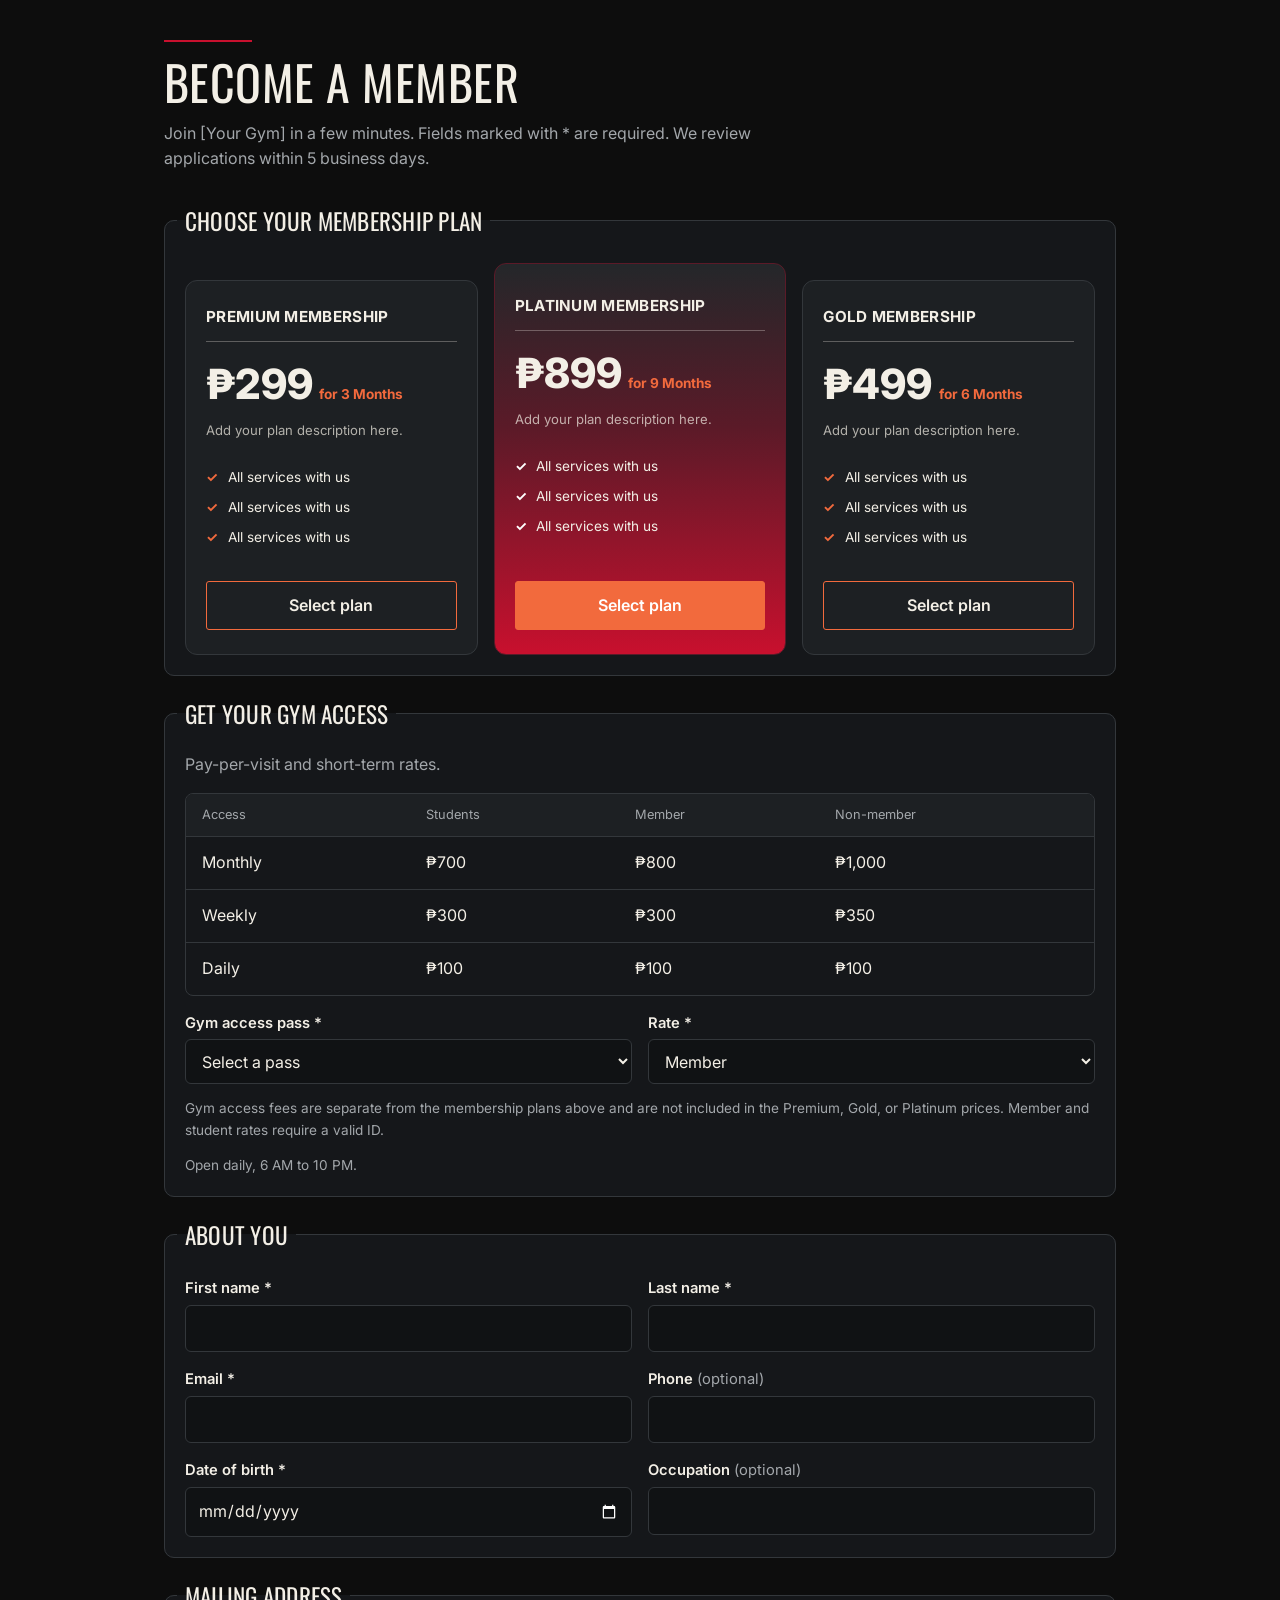
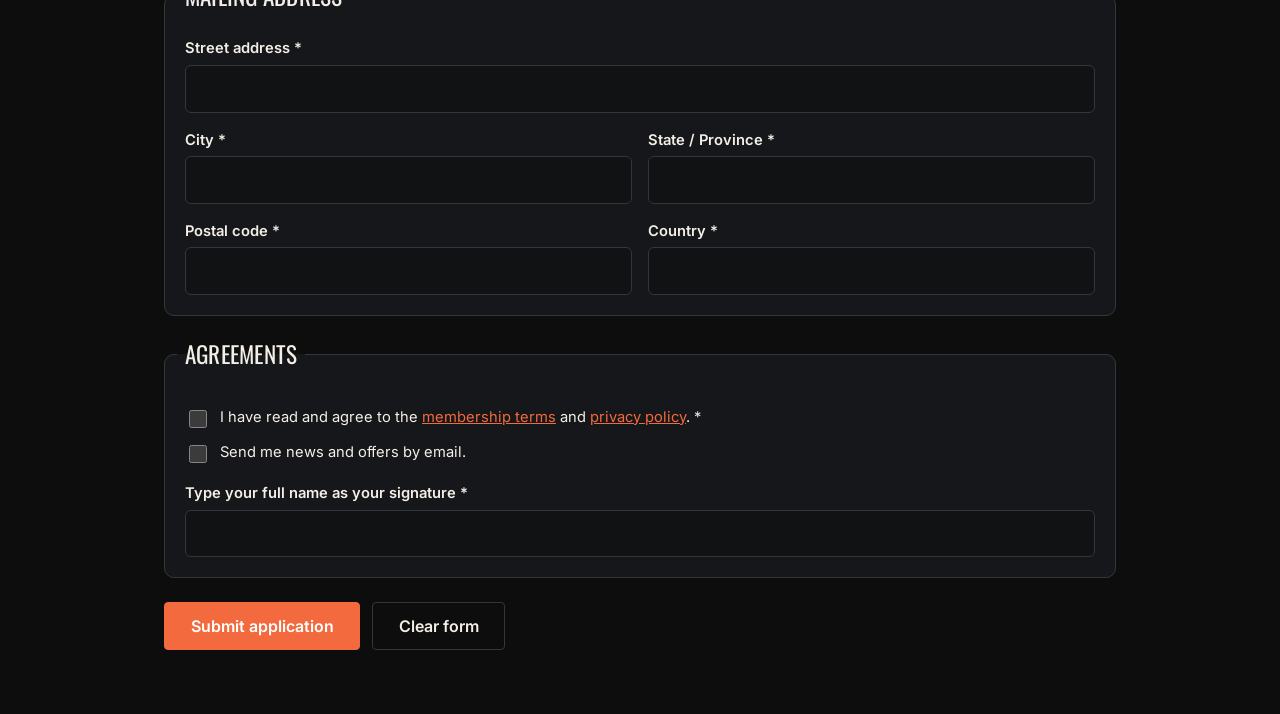
==== Membership Application.html @ 45585f6e "Add files via upload" ====
<!DOCTYPE html>
<html lang="en">
<head>
<meta charset="utf-8">
<meta name="viewport" content="width=device-width, initial-scale=1, viewport-fit=cover">
<title>Membership Application</title>
<link rel="preconnect" href="https://fonts.googleapis.com">
<link href="https://fonts.googleapis.com/css2?family=Oswald:wght@400;500&family=Inter:wght@400;600;700;800&display=swap" rel="stylesheet">
<style>
:root{
  --bg:#0d0d0d; --surface:#15171a; --card:#1d2023; --field:#101214; --ink:#f3efe6; --muted:#a3a7ab; --line:#33373b;
  --red:#c8102e; --orange:#f26a3d; --error:#ff7a7a;
  box-sizing:border-box; color-scheme:dark;
  padding-top:env(safe-area-inset-top,0px); padding-bottom:env(safe-area-inset-bottom,0px);
}
html{scroll-padding-top:env(safe-area-inset-top,0px);background:var(--bg)}
*,*::before,*::after{box-sizing:border-box}
body{margin:0;background:var(--bg);color:var(--ink);font:400 1rem/1.55 Inter,system-ui,-apple-system,"Segoe UI",sans-serif}
.wrap{max-width:62rem;margin:0 auto;padding:2.5rem 1.25rem 4rem}
h1,h2,legend{font-family:Oswald,"Arial Narrow",Impact,sans-serif;font-weight:400;text-transform:uppercase;letter-spacing:.01em;margin:0}
h1{font-size:clamp(2rem,6vw,3rem);line-height:1.1}
h1::before{content:"";display:block;width:5.5rem;height:2px;background:var(--red);margin-bottom:.9rem}
.lede{color:var(--muted);max-width:38rem;margin:.75rem 0 2rem}
fieldset{background:var(--surface);border:1px solid var(--line);border-radius:10px;padding:1.5rem 1.25rem 1.25rem;margin:0 0 1.25rem;min-width:0}
legend{font-size:1.45rem;padding:0 .5rem;margin-left:-.5rem}
.grid{display:grid;gap:1rem;grid-template-columns:1fr 1fr}
.full{grid-column:1/-1}
@media (max-width:560px){.grid{grid-template-columns:1fr}}
label,.lbl{display:block;font-weight:600;font-size:.92rem;margin-bottom:.3rem}
.opt{font-weight:400;color:var(--muted)}
input[type=text],input[type=email],input[type=tel],input[type=date],select{
  width:100%;font:inherit;color:var(--ink);background:var(--field);border:1px solid var(--line);border-radius:6px;padding:.65rem .75rem;color-scheme:dark}
input:focus-visible,select:focus-visible,button:focus-visible{outline:3px solid var(--orange);outline-offset:2px}
.err{color:var(--error);font-size:.85rem;margin:.4rem 0 0;display:none}
.invalid input:not([type=radio]),.invalid select{border-color:var(--error)}
.invalid .err{display:block}

/* Plans */
.plans{display:grid;gap:1rem;grid-template-columns:repeat(3,1fr);padding-top:1.1rem}
@media (max-width:760px){.plans{grid-template-columns:1fr;padding-top:0}}
.plan{position:relative;display:block;margin:0;font-weight:400;font-size:1rem}
.plan.featured{margin-top:-1.1rem}
@media (max-width:760px){.plan.featured{margin-top:0}}
.plan input{position:absolute;opacity:0;inset:0;width:100%;height:100%;margin:0;cursor:pointer;z-index:1}
.card{display:flex;flex-direction:column;height:100%;border:1.5px solid var(--line);border-radius:12px;padding:1.5rem 1.25rem;background:var(--card)}
.featured .card{background:linear-gradient(180deg,#24272a 0%,#5b1a28 42%,var(--red) 100%);border-color:#5b1a28;padding-top:1.9rem}
.pname{font-weight:700;font-size:.95rem;text-transform:uppercase;letter-spacing:.02em;padding-bottom:.75rem;border-bottom:1px solid rgba(243,239,230,.3)}
.price{display:block;font-weight:800;font-size:2.6rem;line-height:1;margin:1.4rem 0 .9rem}
.price small{font-size:.85rem;font-weight:700;color:var(--orange);margin-left:.4rem}
.desc{color:rgba(243,239,230,.7);font-size:.82rem;margin:0 0 1.1rem}
.perks{list-style:none;padding:0;margin:0 0 1.5rem;font-size:.85rem}
.perks li{display:flex;gap:.6rem;margin:.55rem 0}
.perks li::before{content:"✓";color:var(--orange);font-weight:700}
.featured .perks li::before{color:#fff}
.pick{margin-top:auto;text-align:center;font-weight:600;border:1.5px solid var(--orange);color:var(--ink);padding:.7rem 1rem;border-radius:3px}
.featured .pick{background:var(--orange);border-color:var(--orange);color:#fff}
.pick::before{content:"Select plan"}
.plan input:checked+.card{border-color:var(--orange);box-shadow:0 0 0 2px var(--orange)}
.plan input:checked+.card .pick{background:var(--orange);color:#fff}
.plan input:checked+.card .pick::before{content:"Selected"}
.plan input:focus-visible+.card{outline:3px solid #fff;outline-offset:3px}
.sum{margin:1.1rem 0 0;font-weight:600}
.sum span{color:var(--orange)}

.overlay{position:fixed;inset:0;background:rgba(0,0,0,.75);display:flex;align-items:center;justify-content:center;padding:calc(1.25rem + env(safe-area-inset-top,0px)) 1.25rem calc(1.25rem + env(safe-area-inset-bottom,0px));z-index:50}
#done h3{font-family:Oswald,"Arial Narrow",Impact,sans-serif;font-weight:400;text-transform:uppercase;font-size:1.3rem;margin:1.75rem 0 .75rem}
.amt{color:var(--orange);font-weight:800;font-size:1.25rem}
.method{background:var(--card);border:1px solid var(--line);border-radius:8px;padding:1rem 1.1rem;margin:0 0 .75rem}
.method h4{margin:0 0 .4rem;font-size:1rem}
.method ol{margin:0;padding-left:1.2rem;color:var(--muted);font-size:.92rem}
.method li{margin:.3rem 0}
.method strong{color:var(--ink)}
.overlay[hidden]{display:none}
.dlg{background:var(--surface);border:1px solid var(--line);border-radius:10px;padding:1.75rem 1.5rem;max-width:30rem;width:100%}
.dlg h2{font-size:1.6rem;margin-bottom:.4rem}
.dlg .sub{margin:0 0 .5rem}
.sub{color:var(--muted);margin:-.25rem 0 1rem}
.tbl{overflow-x:auto;border:1px solid var(--line);border-radius:8px}
table{width:100%;border-collapse:collapse;min-width:28rem}
th{background:var(--card);color:var(--muted);font-size:.8rem;font-weight:400;text-align:left;padding:.7rem 1rem}
td{padding:.85rem 1rem;border-top:1px solid var(--line)}
td.hit{color:var(--orange);font-weight:700}
.note{color:var(--muted);font-size:.85rem;margin:.9rem 0 0}
.check{display:flex;gap:.65rem;align-items:flex-start;font-weight:400;margin:.6rem 0}
.check input{margin-top:.3rem;width:1.1rem;height:1.1rem;accent-color:var(--red);flex:none}
a{color:var(--orange)}
.actions{display:flex;gap:.75rem;flex-wrap:wrap;align-items:center;margin-top:1.5rem}
button{font:600 1rem Inter,system-ui,sans-serif;border-radius:4px;padding:.8rem 1.6rem;cursor:pointer;border:1.5px solid var(--orange)}
.primary{background:var(--orange);color:#fff}
.ghost{background:transparent;color:var(--ink);border-color:var(--line)}
#done{display:none;background:var(--surface);border:1px solid var(--line);border-radius:10px;padding:2rem 1.5rem;max-width:40rem}
#done h2{font-size:2rem;margin-bottom:.5rem}
dl{display:grid;grid-template-columns:max-content 1fr;gap:.4rem 1.25rem;margin:1.25rem 0}
dt{color:var(--muted)} dd{margin:0;font-weight:600;overflow-wrap:anywhere}
</style>
</head>
<body>
<main class="wrap">
<div id="formView">
  <h1>Become a member</h1>
  <p class="lede">Join [Your Gym] in a few minutes. Fields marked with * are required. We review applications within 5 business days.</p>

  <form id="app" novalidate>
    <fieldset>
      <legend>Choose your membership plan</legend>
      <div class="field">
        <div class="plans" role="radiogroup" aria-label="Membership plan">
          <label class="plan">
            <input type="radio" name="plan" value="Premium Membership" data-price="₱299" data-term="3 months" required>
            <span class="card">
              <span class="pname">Premium Membership</span>
              <span class="price">₱299<small>for 3 Months</small></span>
              <p class="desc">Add your plan description here.</p>
              <ul class="perks"><li>All services with us</li><li>All services with us</li><li>All services with us</li></ul>
              <span class="pick"></span>
            </span>
          </label>
          <label class="plan featured">
            <input type="radio" name="plan" value="Platinum Membership" data-price="₱899" data-term="9 months" required>
            <span class="card">
              <span class="pname">Platinum Membership</span>
              <span class="price">₱899<small>for 9 Months</small></span>
              <p class="desc">Add your plan description here.</p>
              <ul class="perks"><li>All services with us</li><li>All services with us</li><li>All services with us</li></ul>
              <span class="pick"></span>
            </span>
          </label>
          <label class="plan">
            <input type="radio" name="plan" value="Gold Membership" data-price="₱499" data-term="6 months" required>
            <span class="card">
              <span class="pname">Gold Membership</span>
              <span class="price">₱499<small>for 6 Months</small></span>
              <p class="desc">Add your plan description here.</p>
              <ul class="perks"><li>All services with us</li><li>All services with us</li><li>All services with us</li></ul>
              <span class="pick"></span>
            </span>
          </label>
        </div>
        <p class="err">Select a membership plan to continue.</p>
        <p class="sum" id="sum" hidden>Your plan: <span id="sumText"></span></p>
      </div>
    </fieldset>

    <fieldset>
      <legend>Get your gym access</legend>
      <p class="sub">Pay-per-visit and short-term rates.</p>
      <div class="tbl"><table>
        <thead><tr><th>Access</th><th>Students</th><th>Member</th><th>Non-member</th></tr></thead>
        <tbody>
          <tr data-a="Monthly"><td>Monthly</td><td data-r="Student">₱700</td><td data-r="Member">₱800</td><td data-r="Non-member">₱1,000</td></tr>
          <tr data-a="Weekly"><td>Weekly</td><td data-r="Student">₱300</td><td data-r="Member">₱300</td><td data-r="Non-member">₱350</td></tr>
          <tr data-a="Daily"><td>Daily</td><td data-r="Student">₱100</td><td data-r="Member">₱100</td><td data-r="Non-member">₱100</td></tr>
        </tbody>
      </table></div>
      <div class="grid" style="margin-top:1rem">
        <div class="field"><label for="access">Gym access pass *</label><select id="access" name="access" required><option value="" disabled selected>Select a pass</option><option>Monthly</option><option>Weekly</option><option>Daily</option></select><p class="err">Select a gym access pass.</p></div>
        <div class="field"><label for="rate">Rate *</label><select id="rate" name="rate"><option>Member</option><option>Student</option></select></div>
      </div>
      <p class="sum" id="gymSum" hidden>Your pass: <span id="gymText"></span></p>
      <p class="note">Gym access fees are separate from the membership plans above and are not included in the Premium, Gold, or Platinum prices. Member and student rates require a valid ID.</p>
      <p class="note">Open daily, 6 AM to 10 PM.</p>
    </fieldset>

    <fieldset>
      <legend>About you</legend>
      <div class="grid">
        <div class="field"><label for="first">First name *</label><input type="text" id="first" name="first" autocomplete="given-name" required><p class="err">Enter your first name.</p></div>
        <div class="field"><label for="last">Last name *</label><input type="text" id="last" name="last" autocomplete="family-name" required><p class="err">Enter your last name.</p></div>
        <div class="field"><label for="email">Email *</label><input type="email" id="email" name="email" autocomplete="email" required><p class="err">Enter a valid email address, like name@example.com.</p></div>
        <div class="field"><label for="phone">Phone <span class="opt">(optional)</span></label><input type="tel" id="phone" name="phone" autocomplete="tel"></div>
        <div class="field"><label for="dob">Date of birth *</label><input type="date" id="dob" name="dob" autocomplete="bday" required><p class="err">Enter your date of birth.</p></div>
        <div class="field"><label for="occ">Occupation <span class="opt">(optional)</span></label><input type="text" id="occ" name="occ"></div>
      </div>
    </fieldset>

    <fieldset>
      <legend>Mailing address</legend>
      <div class="grid">
        <div class="field full"><label for="street">Street address *</label><input type="text" id="street" name="street" autocomplete="street-address" required><p class="err">Enter your street address.</p></div>
        <div class="field"><label for="city">City *</label><input type="text" id="city" name="city" autocomplete="address-level2" required><p class="err">Enter your city.</p></div>
        <div class="field"><label for="region">State / Province *</label><input type="text" id="region" name="region" autocomplete="address-level1" required><p class="err">Enter your state or province.</p></div>
        <div class="field"><label for="zip">Postal code *</label><input type="text" id="zip" name="zip" autocomplete="postal-code" required><p class="err">Enter your postal code.</p></div>
        <div class="field"><label for="country">Country *</label><input type="text" id="country" name="country" autocomplete="country-name" required><p class="err">Enter your country.</p></div>
      </div>
    </fieldset>

    <fieldset>
      <legend>Agreements</legend>
      <div class="field"><label class="check"><input type="checkbox" id="terms" required><span>I have read and agree to the <a href="#">membership terms</a> and <a href="#">privacy policy</a>. *</span></label><p class="err">You must accept the terms to apply.</p></div>
      <label class="check"><input type="checkbox" id="news" name="news"><span>Send me news and offers by email.</span></label>
      <div class="field" style="margin-top:1rem"><label for="sig">Type your full name as your signature *</label><input type="text" id="sig" name="sig" required><p class="err">Type your full name to sign.</p></div>
    </fieldset>

    <div class="actions">
      <button type="submit" class="primary">Submit application</button>
      <button type="reset" class="ghost">Clear form</button>
    </div>
  </form>
</div>

<div id="confirm" class="overlay" role="dialog" aria-modal="true" aria-labelledby="cTitle" hidden>
  <div class="dlg">
    <h2 id="cTitle">Confirm your choices</h2>
    <p class="sub">Please check your selections before submitting.</p>
    <dl><dt>Membership plan</dt><dd id="cPlan"></dd><dt>Gym access</dt><dd id="cGym"></dd></dl>
    <div class="actions"><button type="button" class="ghost" id="cBack">Go back and edit</button><button type="button" class="primary" id="cOk">Confirm and submit</button></div>
  </div>
</div>

<section id="done" aria-live="polite">
  <h2>Application received</h2>
  <p><strong>Next step: payment.</strong> Pay your total using one of the methods below and include your reference number so we can match it to your application.</p>
  <p>Thank you, <span id="dName"></span>. We’ll email a decision to <strong id="dEmail"></strong> within 5 business days.</p>
  <dl>
    <dt>Reference</dt><dd id="dRef"></dd>
    <dt>Plan</dt><dd id="dPlan"></dd>
    <dt>Plan fee</dt><dd id="dFee"></dd>
    <dt>Gym access</dt><dd id="dGym"></dd>
    <dt>Total to pay</dt><dd class="amt" id="dTotal"></dd>
    <dt>Submitted</dt><dd id="dDate"></dd>
  </dl>
  <h3>How to pay</h3>
  <div class="method"><h4>GCash or Maya</h4><ol>
    <li>Open the app and choose <strong>Send Money</strong>.</li>
    <li>Send your total to <strong>[GCash / Maya number]</strong>, account name <strong>[Account name]</strong>.</li>
    <li>Put <strong class="refTxt"></strong> in the message or notes.</li>
    <li>Save a screenshot of the receipt.</li>
  </ol></div>
  <div class="method"><h4>Bank transfer</h4><ol>
    <li>Transfer your total to <strong>[Bank name]</strong>, account number <strong>[Account number]</strong>, account name <strong>[Account name]</strong>.</li>
    <li>Use <strong class="refTxt"></strong> as the payment reference.</li>
    <li>Save the transfer confirmation or deposit slip.</li>
  </ol></div>
  <div class="method"><h4>Pay at the gym</h4><ol>
    <li>Visit the front desk any day between 6 AM and 10 PM.</li>
    <li>Give your reference number, <strong class="refTxt"></strong>, and pay your total.</li>
  </ol></div>
  <h3>After you pay</h3>
  <p class="note" style="margin-top:0">Send your proof of payment, with your reference number, to <strong>[payment email address]</strong>.</p>
  <p class="note" id="idNote" hidden>Your gym access rate requires a valid ID. Please bring it on your first visit.</p>
  <div class="actions"><button class="ghost" id="again">Start a new application</button></div>
</section>
</main>

<script>
(function(){
  var form=document.getElementById('app');
  var emailRe=/^[^\s@]+@[^\s@]+\.[^\s@]+$/;
  function chosen(){return form.querySelector('input[name=plan]:checked')}
  function check(el){
    var f=el.closest('.field'); if(!f) return true;
    var ok;
    if(el.type==='radio') ok=!!chosen();
    else if(el.type==='checkbox') ok=el.checked;
    else if(el.type==='email') ok=emailRe.test(el.value.trim());
    else ok=el.value.trim()!=='';
    f.classList.toggle('invalid',!ok); return ok;
  }
  form.querySelectorAll('[required]').forEach(function(el){
    el.addEventListener('blur',function(){if(el.type!=='radio')check(el)});
    el.addEventListener('input',function(){if(el.closest('.field').classList.contains('invalid'))check(el)});
    el.addEventListener('change',function(){if(el.closest('.field').classList.contains('invalid'))check(el)});
  });
  form.querySelectorAll('input[name=plan]').forEach(function(r){
    r.addEventListener('change',function(){
      document.getElementById('sumText').textContent=r.value+": "+r.dataset.price+" for "+r.dataset.term;
      document.getElementById('sum').hidden=false;
    });
  });
  var R={Monthly:{Student:700,Member:800,'Non-member':1000},Weekly:{Student:300,Member:300,'Non-member':350},Daily:{Student:100,Member:100,'Non-member':100}};
  var acc=form.elements['access'], rate=form.elements['rate'];
  function gymText(){
    if(!acc.value) return 'None';
    return acc.value+' pass, '+rate.value+' rate: ₱'+R[acc.value][rate.value].toLocaleString('en-US');
  }
  function gym(){
    document.querySelectorAll('td.hit').forEach(function(t){t.classList.remove('hit')});
    document.getElementById('gymSum').hidden=!acc.value;
    document.getElementById('gymText').textContent=gymText();
    if(acc.value){var c=document.querySelector('tr[data-a="'+acc.value+'"] td[data-r="'+rate.value+'"]'); if(c)c.classList.add('hit');}
  }
  acc.addEventListener('change',gym); rate.addEventListener('change',gym);
  form.addEventListener('submit',function(e){
    e.preventDefault();
    var bad=null;
    form.querySelectorAll('[required]').forEach(function(el){if(!check(el)&&!bad)bad=el});
    if(bad){bad.focus();return}
    openConfirm();
  });
  var modal=document.getElementById('confirm'), lastFocus=null;
  function openConfirm(){
    var p=chosen();
    document.getElementById('cPlan').textContent=p.value+': '+p.dataset.price+' for '+p.dataset.term;
    document.getElementById('cGym').textContent=acc.value?gymText():'No gym access pass selected';
    lastFocus=document.activeElement; modal.hidden=false; document.getElementById('cOk').focus();
  }
  function closeConfirm(){modal.hidden=true; if(lastFocus)lastFocus.focus();}
  document.getElementById('cOk').addEventListener('click',function(){modal.hidden=true;finish();});
  document.getElementById('cBack').addEventListener('click',closeConfirm);
  document.addEventListener('keydown',function(e){
    if(modal.hidden)return;
    if(e.key==='Escape'){closeConfirm();return}
    if(e.key==='Tab'){
      var b=document.getElementById('cBack'), o=document.getElementById('cOk');
      if(e.shiftKey&&document.activeElement===b){o.focus();e.preventDefault()}
      else if(!e.shiftKey&&document.activeElement===o){b.focus();e.preventDefault()}
    }
  });
  function finish(){
    var p=chosen(), d=new Date(), ref='MEM-'+d.getFullYear()+'-'+Math.floor(1000+Math.random()*9000);
    /* TODO: send the form data (including p.value) to your server or form service here. */
    document.getElementById('dName').textContent=form.first.value.trim();
    document.getElementById('dEmail').textContent=form.email.value.trim();
    document.getElementById('dRef').textContent=ref;
    document.getElementById('dPlan').textContent=p.value;
    document.getElementById('dFee').textContent=p.dataset.price+" for "+p.dataset.term;
    document.getElementById('dGym').textContent=gymText();
    var planAmt=parseInt(p.dataset.price.replace(/\D/g,''),10)||0, gymAmt=acc.value?R[acc.value][rate.value]:0;
    document.getElementById('dTotal').textContent='₱'+(planAmt+gymAmt).toLocaleString('en-US');
    document.querySelectorAll('.refTxt').forEach(function(n){n.textContent=ref});
    document.getElementById('idNote').hidden=!acc.value;
    document.getElementById('dDate').textContent=d.toLocaleDateString(undefined,{year:'numeric',month:'long',day:'numeric'});
    document.getElementById('formView').style.display='none';
    document.getElementById('done').style.display='block';
    window.scrollTo(0,0);
  }
  form.addEventListener('reset',function(){
    document.getElementById('sum').hidden=true;
    setTimeout(gym,0);
    form.querySelectorAll('.invalid').forEach(function(f){f.classList.remove('invalid')});
  });
  document.getElementById('again').addEventListener('click',function(){
    form.reset();
    document.getElementById('done').style.display='none';
    document.getElementById('formView').style.display='block';
    window.scrollTo(0,0);
  });
})();
</script>
</body>
</html>
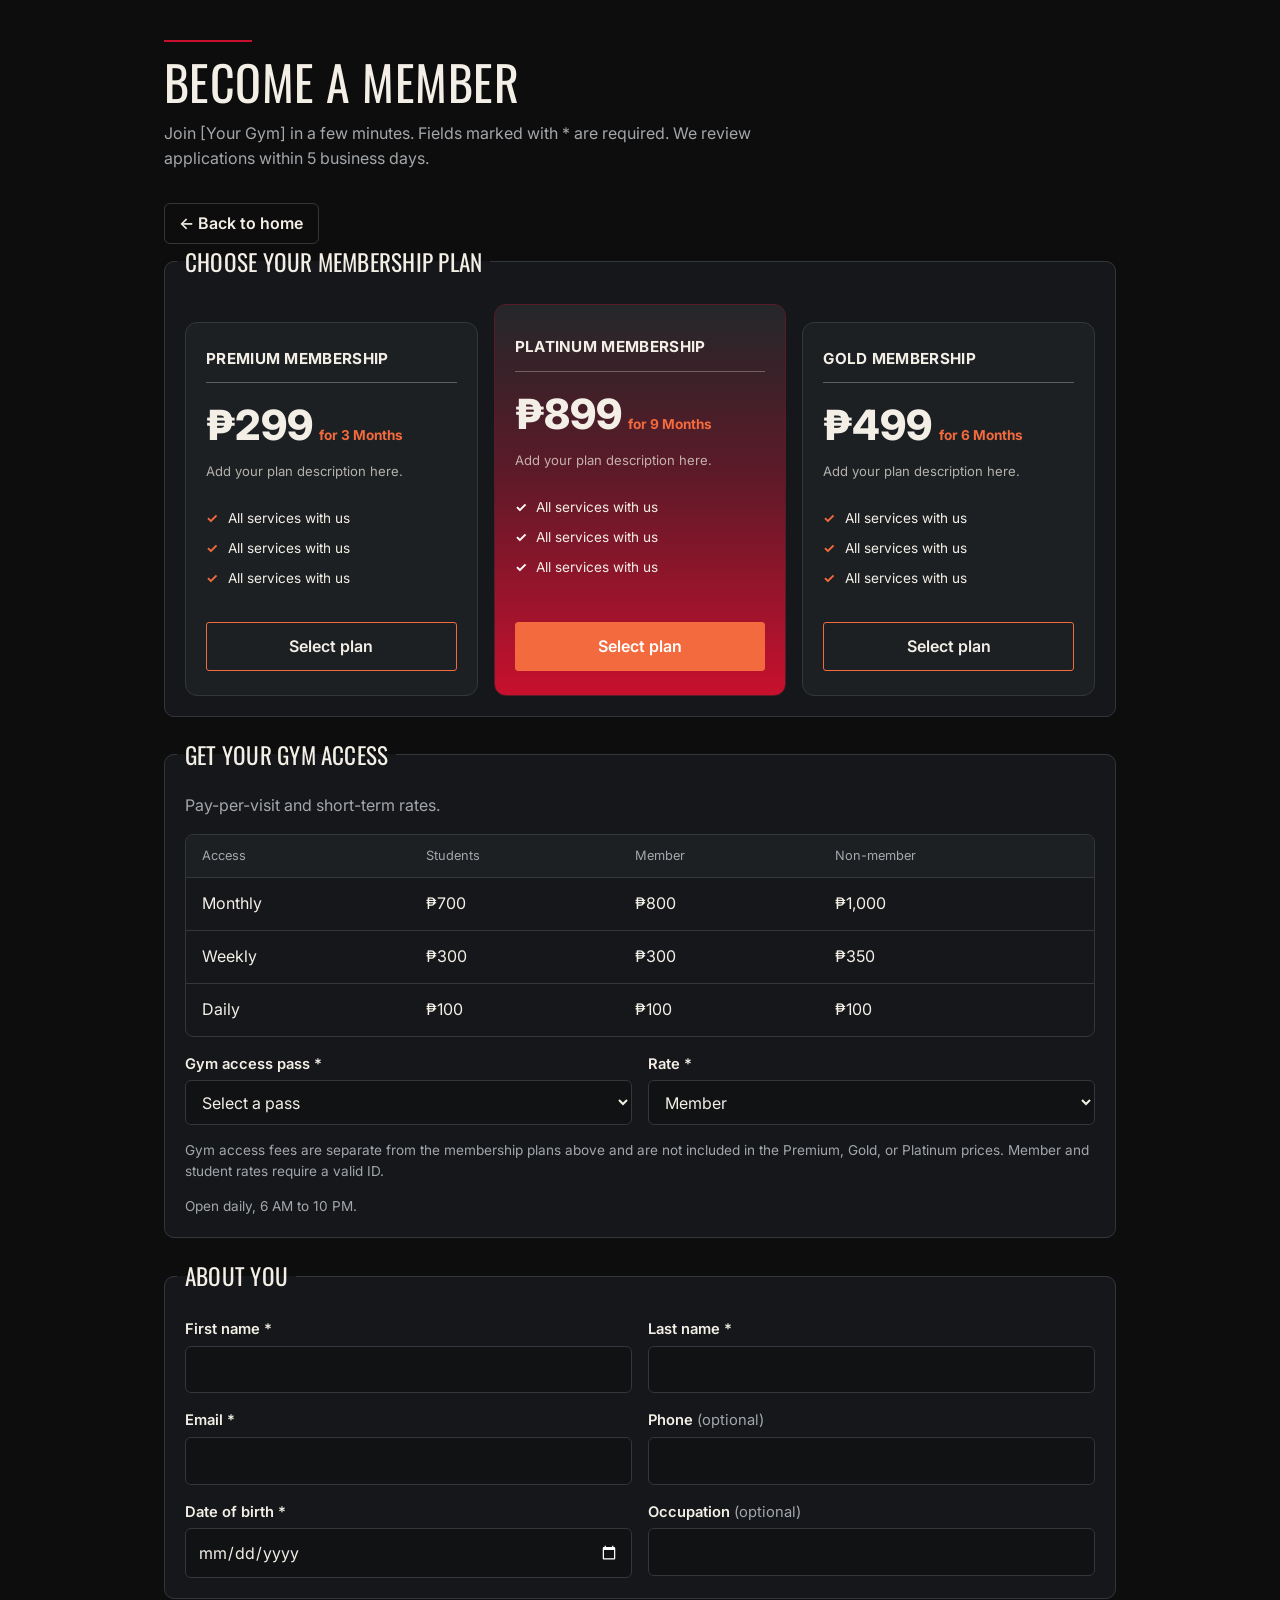
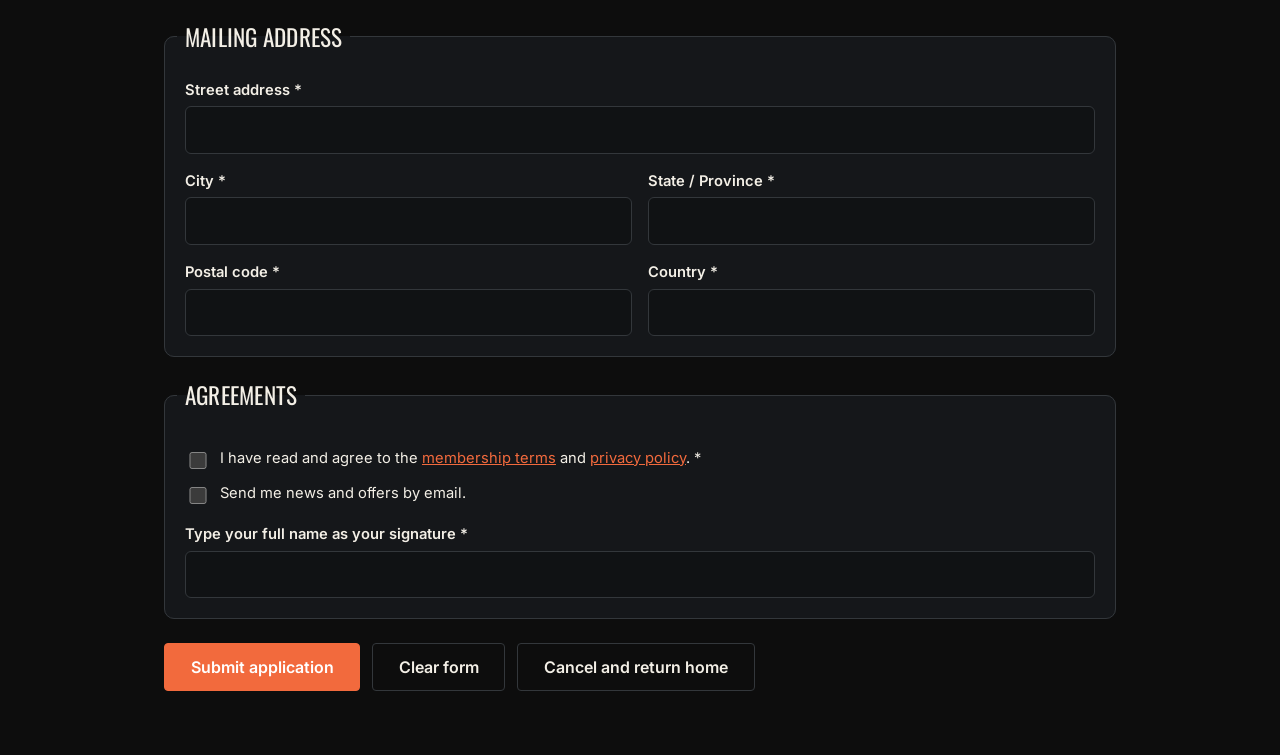
==== commit 90c9baa5: "Add navigation buttons to membership application form" ====
--- a/Membership Application.html
+++ b/Membership Application.html
@@ -92,6 +92,10 @@
 #done h2{font-size:2rem;margin-bottom:.5rem}
 dl{display:grid;grid-template-columns:max-content 1fr;gap:.4rem 1.25rem;margin:1.25rem 0}
 dt{color:var(--muted)} dd{margin:0;font-weight:600;overflow-wrap:anywhere}
+
+/* small helper for top/back link */
+.top-actions{display:flex;gap:.5rem;align-items:center;margin-top:1rem}
+.top-actions .ghost{padding:.6rem .9rem;border-radius:6px;border:1px solid var(--line);font-weight:600}
 </style>
 </head>
 <body>
@@ -99,6 +103,11 @@
 <div id="formView">
   <h1>Become a member</h1>
   <p class="lede">Join [Your Gym] in a few minutes. Fields marked with * are required. We review applications within 5 business days.</p>
+
+  <!-- Back to home button for users who don't want to continue -->
+  <div class="top-actions">
+    <button type="button" class="ghost" onclick="location.href='index.html'">← Back to home</button>
+  </div>
 
   <form id="app" novalidate>
     <fieldset>
@@ -194,6 +203,8 @@
     <div class="actions">
       <button type="submit" class="primary">Submit application</button>
       <button type="reset" class="ghost">Clear form</button>
+      <!-- Back to home button for users who want to leave the form -->
+      <button type="button" class="ghost" onclick="location.href='index.html'">Cancel and return home</button>
     </div>
   </form>
 </div>
@@ -203,7 +214,11 @@
     <h2 id="cTitle">Confirm your choices</h2>
     <p class="sub">Please check your selections before submitting.</p>
     <dl><dt>Membership plan</dt><dd id="cPlan"></dd><dt>Gym access</dt><dd id="cGym"></dd></dl>
-    <div class="actions"><button type="button" class="ghost" id="cBack">Go back and edit</button><button type="button" class="primary" id="cOk">Confirm and submit</button></div>
+    <div class="actions">
+      <button type="button" class="ghost" id="cBack">Go back and edit</button>
+      <button type="button" class="ghost" id="cCancelHome" onclick="location.href='index.html'">Cancel and go home</button>
+      <button type="button" class="primary" id="cOk">Confirm and submit</button>
+    </div>
   </div>
 </div>
 
@@ -238,7 +253,11 @@
   <h3>After you pay</h3>
   <p class="note" style="margin-top:0">Send your proof of payment, with your reference number, to <strong>[payment email address]</strong>.</p>
   <p class="note" id="idNote" hidden>Your gym access rate requires a valid ID. Please bring it on your first visit.</p>
-  <div class="actions"><button class="ghost" id="again">Start a new application</button></div>
+  <div class="actions">
+    <button class="ghost" id="again">Start a new application</button>
+    <!-- Back to home button in the confirmation/done view -->
+    <button class="primary" onclick="location.href='index.html'">Back to home</button>
+  </div>
 </section>
 </main>
 
